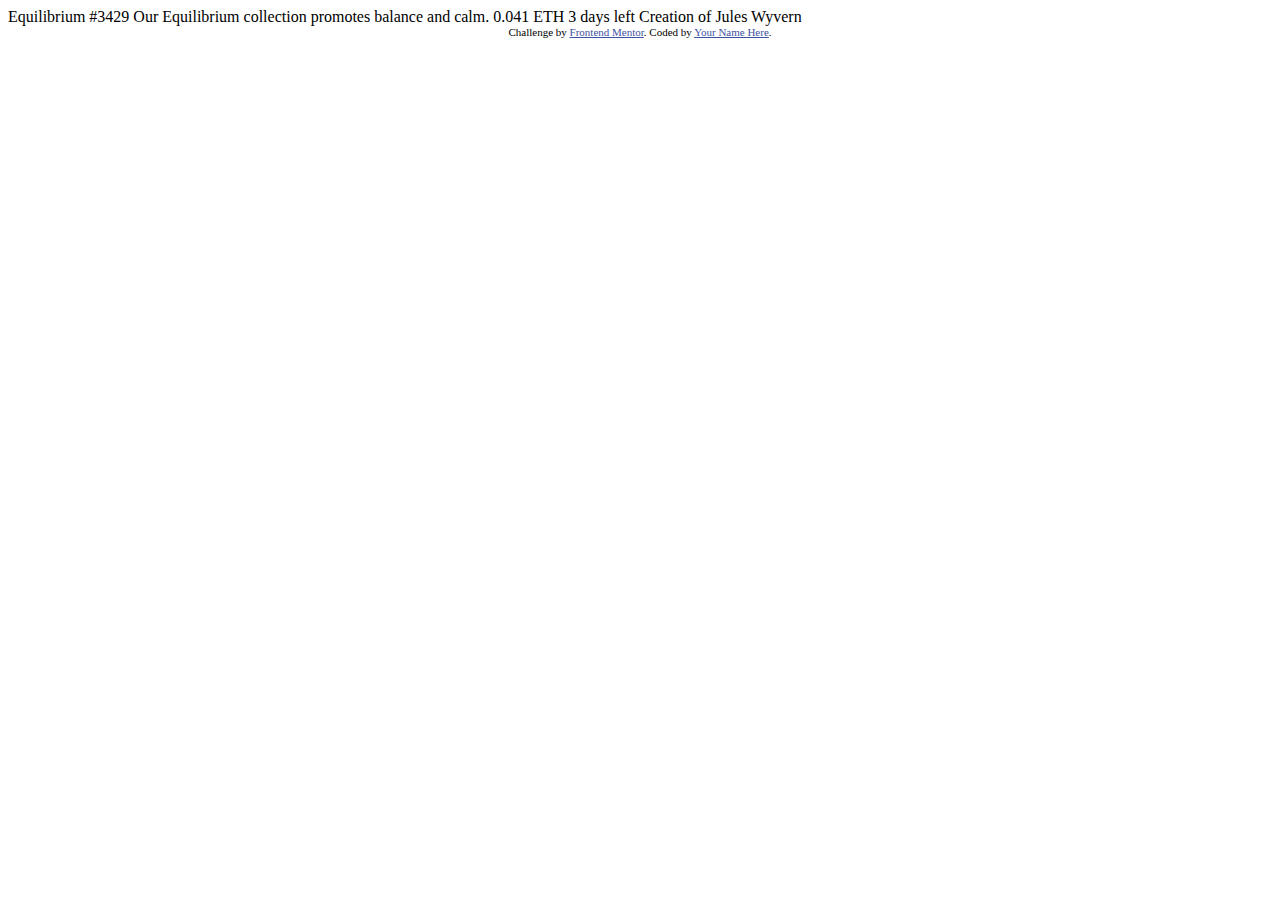
==== index.html @ a4e122cb "Initial Commit" ====
<!DOCTYPE html>
<html lang="en">
<head>
  <meta charset="UTF-8">
  <meta name="viewport" content="width=device-width, initial-scale=1.0"> <!-- displays site properly based on user's device -->

  <link rel="icon" type="image/png" sizes="32x32" href="./images/favicon-32x32.png">
  
  <title>Frontend Mentor | NFT preview card component</title>

  <!-- Feel free to remove these styles or customise in your own stylesheet 👍 -->
  <style>
    .attribution { font-size: 11px; text-align: center; }
    .attribution a { color: hsl(228, 45%, 44%); }
  </style>
</head>
<body>

  Equilibrium #3429

  Our Equilibrium collection promotes balance and calm.

  0.041 ETH
  3 days left
  
  Creation of Jules Wyvern

  <div class="attribution">
    Challenge by <a href="https://www.frontendmentor.io?ref=challenge" target="_blank">Frontend Mentor</a>. 
    Coded by <a href="#">Your Name Here</a>.
  </div>
</body>
</html>
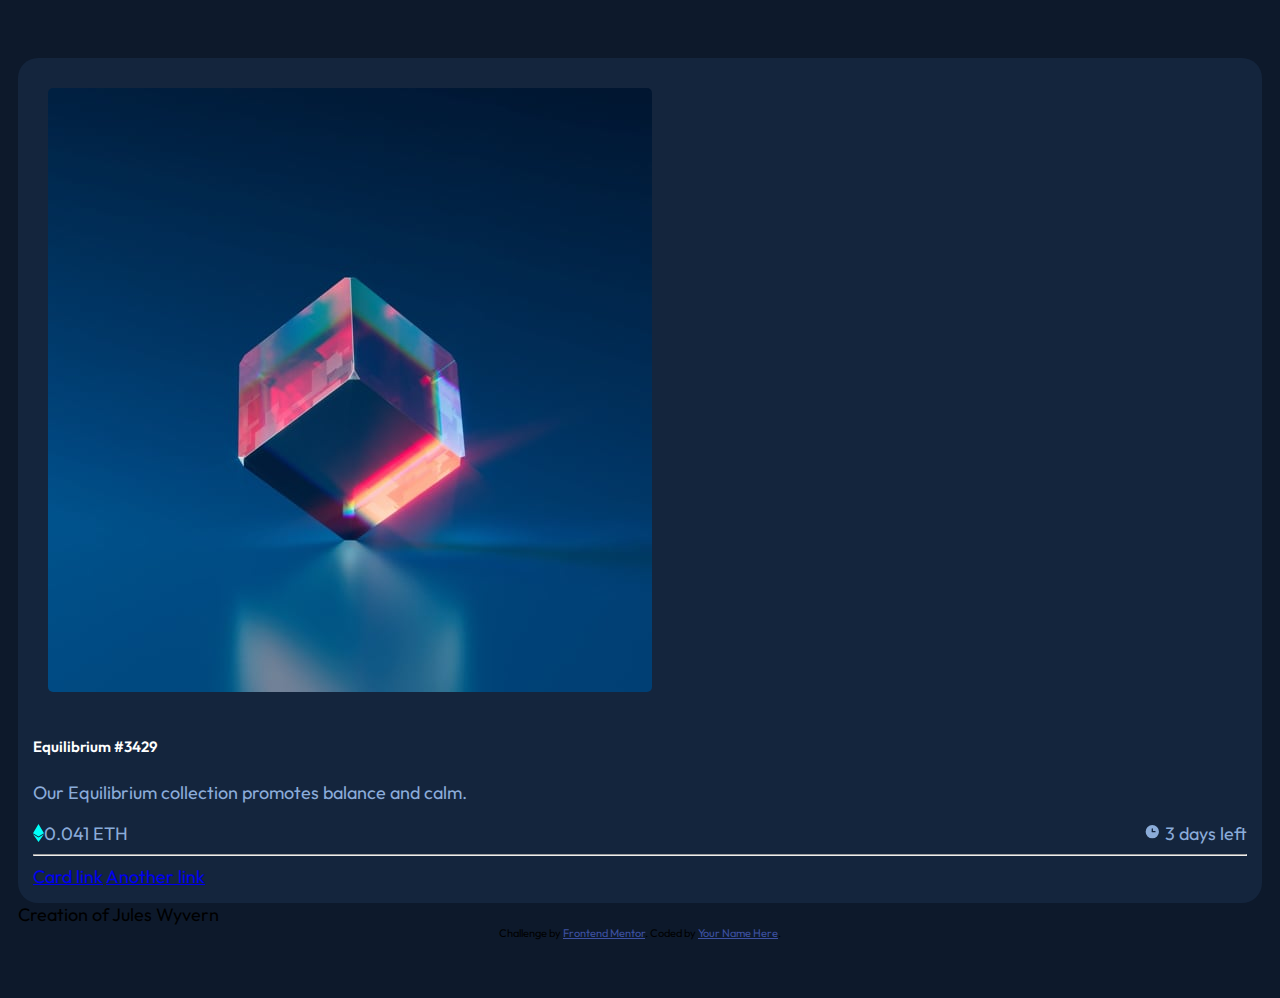
==== commit b221ddcf: "Edited CSS file" ====
--- a/index.html
+++ b/index.html
@@ -2,26 +2,47 @@
 <html lang="en">
 <head>
   <meta charset="UTF-8">
-  <meta name="viewport" content="width=device-width, initial-scale=1.0"> <!-- displays site properly based on user's device -->
+  <meta name="viewport" content="width=device-width, initial-scale=1.0">
 
   <link rel="icon" type="image/png" sizes="32x32" href="./images/favicon-32x32.png">
   
   <title>Frontend Mentor | NFT preview card component</title>
 
-  <!-- Feel free to remove these styles or customise in your own stylesheet 👍 -->
-  <style>
-    .attribution { font-size: 11px; text-align: center; }
-    .attribution a { color: hsl(228, 45%, 44%); }
-  </style>
+  <link href="https://cdn.jsdelivr.net/npm/bootstrap@5.1.3/dist/css/bootstrap.min.css" rel="stylesheet"
+    integrity="sha384-1BmE4kWBq78iYhFldvKuhfTAU6auU8tT94WrHftjDbrCEXSU1oBoqyl2QvZ6jIW3" crossorigin="anonymous">
+    <link rel="stylesheet" href="style.css">
+
 </head>
-<body>
-
-  Equilibrium #3429
-
-  Our Equilibrium collection promotes balance and calm.
-
-  0.041 ETH
-  3 days left
+<body class="main-container">
+  <div class="container">
+    <div class="card">
+      <img src="/images/image-equilibrium.jpg" class="card-img-top" alt="Equilibrium image">
+      <div class="card-body">
+        <h5 class="card-title">Equilibrium #3429</h5>
+        <p class="card-text">
+          Our Equilibrium collection promotes balance and calm.
+        </p>
+      </div>
+      <div class="card-body card-flex">
+        <div class="card-flex-content">
+          <img src="/images/icon-ethereum.svg" alt="Ethereum Icon">
+          0.041 ETH
+        </div>
+        <div>
+          <img src="/images/icon-clock.svg" alt="Clock Icon">
+          3 days left
+        </div>
+      </div>
+      <hr>
+      <div class="card-body">
+        <a href="#" class="card-link">Card link</a>
+        <a href="#" class="card-link">Another link</a>
+      </div>
+    </div>
+  </div>
+  
+  
+  
   
   Creation of Jules Wyvern
 
--- a/style.css
+++ b/style.css
@@ -0,0 +1,51 @@
+@import url(https://fonts.googleapis.com/css?family=Outfit:300,regular,600);
+
+/* Styles */
+.main-container {
+    background-color: hsl(217, 54%, 11%);
+    font-size: 18px;
+    color: (0, 0%, 100%);
+    padding: 50px 10px;
+    font-family: 'Outfit', sans-serif;
+}
+
+.card {
+    background-color: hsl(216, 50%, 16%);
+    border-radius: 20px;
+    color: hsl(215, 51%, 70%);
+    padding: 15px;
+}
+.card-title {
+    color: hsl(0, 0%, 100%);
+    font-weight: 600;
+}
+.card-img-top {
+    padding: 15px;
+    border-radius: 20px;
+}
+.card-text {
+    font-size: 18px;
+    font-weight: 400;
+}
+.card-flex {
+    display: flex;
+    justify-content: space-between;
+    padding-top: 0;
+    padding-bottom: 0;
+}
+.card-flex-content {
+    display: flex;
+    align-items: center;
+    justify-content: baseline;
+    justify-items: center;
+}
+
+/* Footer */
+.attribution {
+    font-size: 11px;
+    text-align: center;
+}
+
+.attribution a {
+    color: hsl(228, 45%, 44%);
+}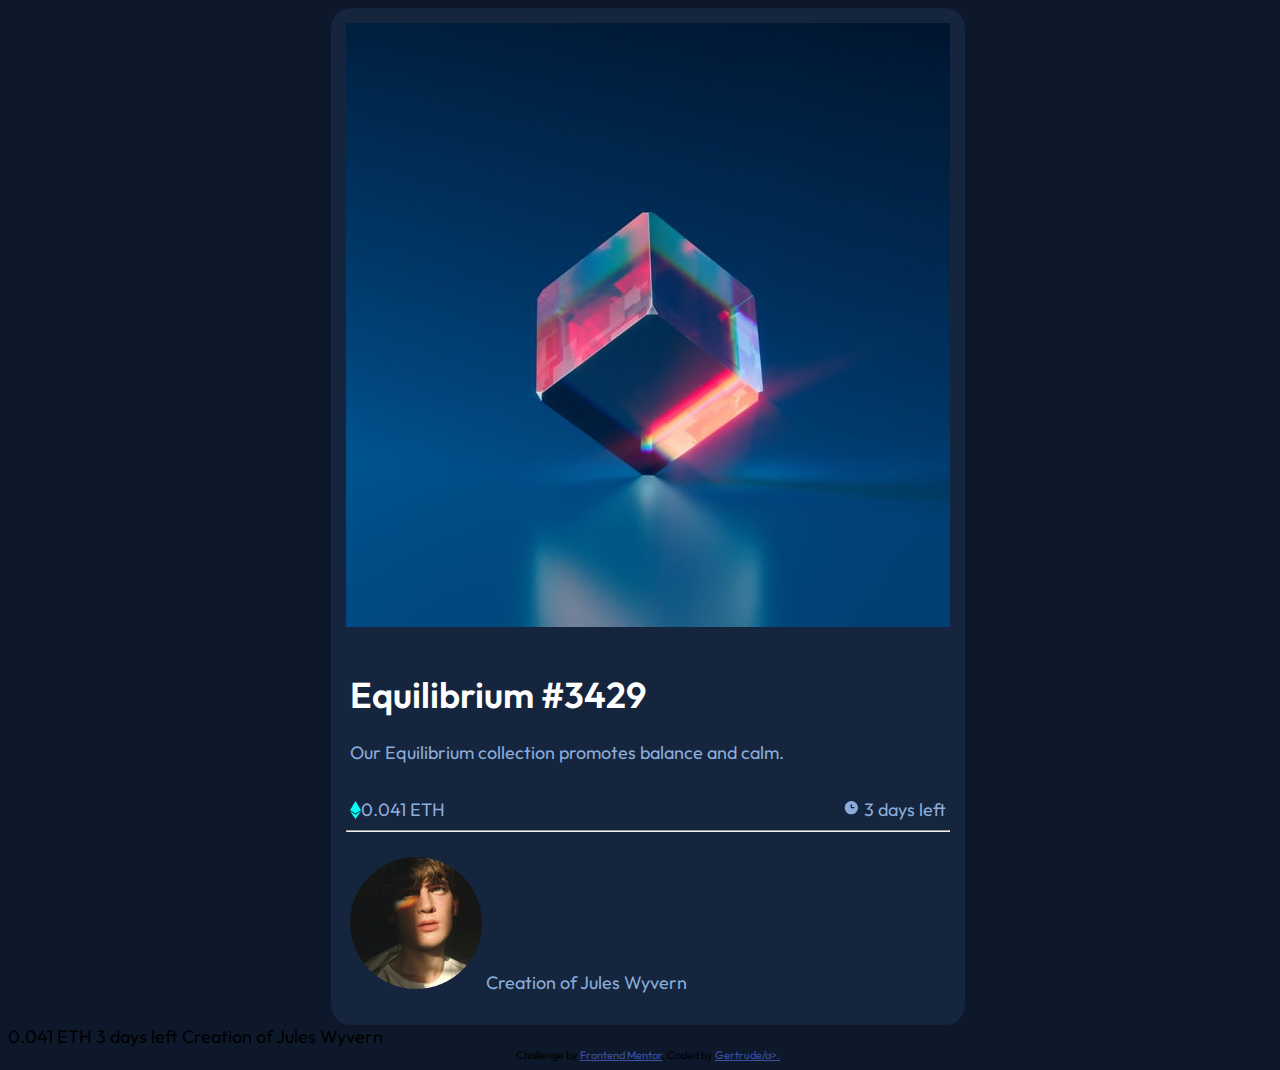
==== commit 689e04a0: "Repeated from Scratch, Mobile-first." ====
--- a/index.html
+++ b/index.html
@@ -1,54 +1,62 @@
 <!DOCTYPE html>
 <html lang="en">
+
 <head>
   <meta charset="UTF-8">
   <meta name="viewport" content="width=device-width, initial-scale=1.0">
+  <!-- displays site properly based on user's device -->
 
   <link rel="icon" type="image/png" sizes="32x32" href="./images/favicon-32x32.png">
-  
+
   <title>Frontend Mentor | NFT preview card component</title>
-
+  <!-- Styles -->
   <link href="https://cdn.jsdelivr.net/npm/bootstrap@5.1.3/dist/css/bootstrap.min.css" rel="stylesheet"
     integrity="sha384-1BmE4kWBq78iYhFldvKuhfTAU6auU8tT94WrHftjDbrCEXSU1oBoqyl2QvZ6jIW3" crossorigin="anonymous">
-    <link rel="stylesheet" href="style.css">
+  <link rel="stylesheet" href="../../../Bootstrap/bootstrap-5.1.3-dist/css/bootstrap.css">
+  <link rel="stylesheet" href="styles.css">
+</head>
 
-</head>
-<body class="main-container">
-  <div class="container">
-    <div class="card">
-      <img src="/images/image-equilibrium.jpg" class="card-img-top" alt="Equilibrium image">
-      <div class="card-body">
-        <h5 class="card-title">Equilibrium #3429</h5>
-        <p class="card-text">
-          Our Equilibrium collection promotes balance and calm.
-        </p>
+<body class="container">
+  <div class="card">
+    <img src="images/image-equilibrium.jpg" class="card-img-top" alt="Equilibrium Image">
+    <div class="card-body">
+      <h1 class="card-title">Equilibrium #3429</h1>
+      <p class="card-text">Our Equilibrium collection promotes balance and calm.</p>
+    </div>
+    <div class="card-body card-flex">
+      <div class="card-flex-content">
+        <img src="/images/icon-ethereum.svg" alt="Ethereum Icon">
+        0.041 ETH
       </div>
-      <div class="card-body card-flex">
-        <div class="card-flex-content">
-          <img src="/images/icon-ethereum.svg" alt="Ethereum Icon">
-          0.041 ETH
-        </div>
-        <div>
-          <img src="/images/icon-clock.svg" alt="Clock Icon">
-          3 days left
-        </div>
-      </div>
-      <hr>
-      <div class="card-body">
-        <a href="#" class="card-link">Card link</a>
-        <a href="#" class="card-link">Another link</a>
+      <div>
+        <img src="/images/icon-clock.svg" alt="Clock Icon">
+        3 days left
       </div>
     </div>
+    <hr>
+    <div class="card-body">
+      <img src="images/image-avatar.png" alt="Avatar">
+      Creation of Jules Wyvern
+    </div>    
   </div>
-  
-  
-  
-  
+
+
+
+
+
+  0.041 ETH
+  3 days left
+
   Creation of Jules Wyvern
 
   <div class="attribution">
-    Challenge by <a href="https://www.frontendmentor.io?ref=challenge" target="_blank">Frontend Mentor</a>. 
-    Coded by <a href="#">Your Name Here</a>.
+    Challenge by <a href="https://www.frontendmentor.io?ref=challenge" target="_blank">Frontend Mentor</a>.
+    Coded by <a href="#">Gertrude/a>.
   </div>
+  <script src="https://cdn.jsdelivr.net/npm/bootstrap@5.1.3/dist/js/bootstrap.bundle.min.js"
+    integrity="sha384-ka7Sk0Gln4gmtz2MlQnikT1wXgYsOg+OMhuP+IlRH9sENBO0LRn5q+8nbTov4+1p" crossorigin="anonymous">
+  </script>
+  <script src="../../../Bootstrap/bootstrap-5.1.3-dist/js/bootstrap.js"></script>
 </body>
+
 </html>--- a/styles.css
+++ b/styles.css
@@ -0,0 +1,55 @@
+@import url(https://fonts.googleapis.com/css?family=Outfit:300,regular,600);
+
+/* Main styles */
+.container {
+    width: 100%;
+    background-color: hsl(217, 54%, 11%);
+    font-size: 18px;
+    color: (0, 0%, 100%);
+    font-family: 'Outfit', sans-serif;
+}
+.card {
+    background-color: hsl(216, 50%, 16%);
+    border-radius: 20px;
+    color: hsl(215, 51%, 70%);
+    padding: 15px;
+    align-self: center;
+    justify-self: center;
+}
+.card-title {
+    color: hsl(0, 0%, 100%);
+    font-weight: 600;
+}
+.card-body {
+    padding: 1rem 0.25rem;
+}
+.card-flex {
+    display: flex;
+    justify-content: space-between;
+    padding-top: 0;
+    padding-bottom: 0;
+}
+
+.card-flex-content {
+    display: flex;
+    align-items: center;
+    justify-content: baseline;
+    justify-items: center;
+}
+
+/* Mobile styles */
+@media (max-width: 400px) {
+   .card {
+       width: 90vw;
+   } 
+}
+
+/* Footer */
+.attribution {
+    font-size: 11px;
+    text-align: center;
+}
+
+.attribution a {
+    color: hsl(228, 45%, 44%);
+}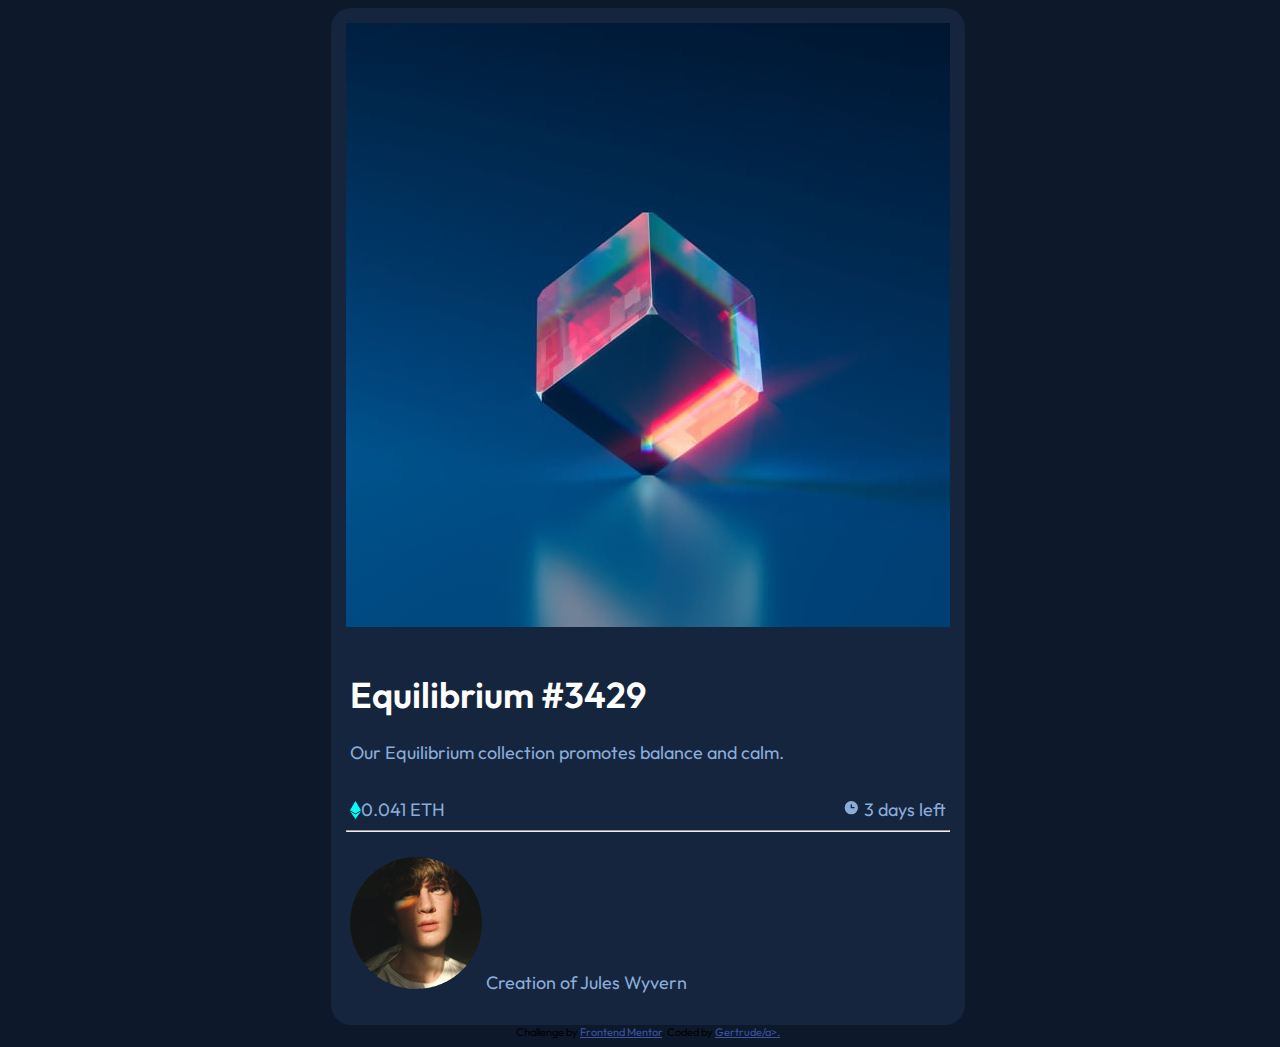
==== commit 5b09cb69: "Added Span element" ====
--- a/index.html
+++ b/index.html
@@ -36,18 +36,9 @@
     <hr>
     <div class="card-body">
       <img src="images/image-avatar.png" alt="Avatar">
-      Creation of Jules Wyvern
+      Creation of <span>Jules Wyvern</span>
     </div>    
   </div>
-
-
-
-
-
-  0.041 ETH
-  3 days left
-
-  Creation of Jules Wyvern
 
   <div class="attribution">
     Challenge by <a href="https://www.frontendmentor.io?ref=challenge" target="_blank">Frontend Mentor</a>.
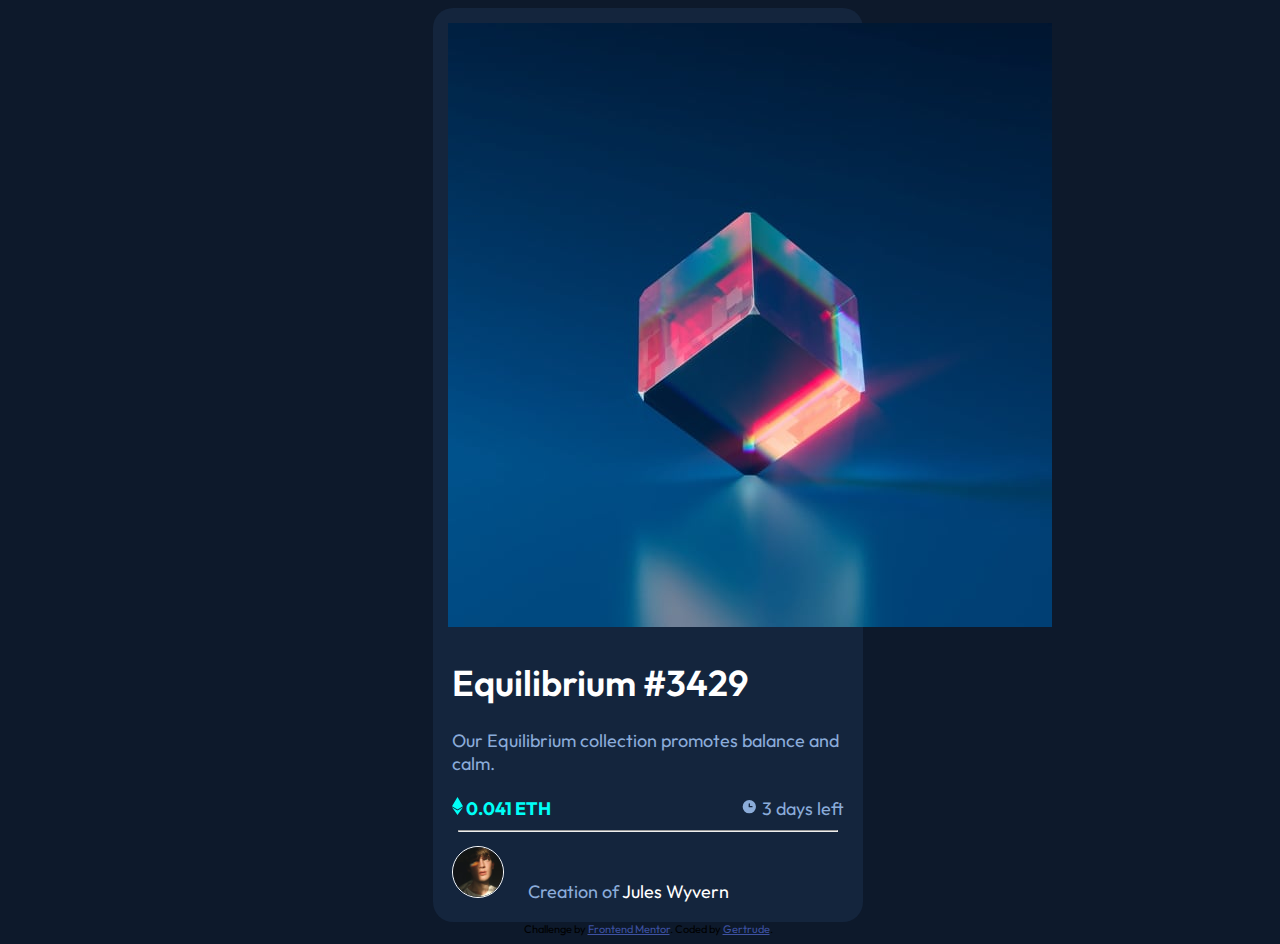
==== commit ef8bb104: "Edited html and css files." ====
--- a/index.html
+++ b/index.html
@@ -20,11 +20,11 @@
   <div class="card">
     <img src="images/image-equilibrium.jpg" class="card-img-top" alt="Equilibrium Image">
     <div class="card-body">
-      <h1 class="card-title">Equilibrium #3429</h1>
+      <h1 class="card-title active-state">Equilibrium #3429</h1>
       <p class="card-text">Our Equilibrium collection promotes balance and calm.</p>
     </div>
     <div class="card-body card-flex">
-      <div class="card-flex-content">
+      <div class="card-flex-content" id="eth">
         <img src="/images/icon-ethereum.svg" alt="Ethereum Icon">
         0.041 ETH
       </div>
@@ -35,14 +35,14 @@
     </div>
     <hr>
     <div class="card-body">
-      <img src="images/image-avatar.png" alt="Avatar">
-      Creation of <span>Jules Wyvern</span>
+      <img src="images/image-avatar.png" alt="Avatar" class="prof-img">
+      Creation of <span class="active-state">Jules Wyvern</span>
     </div>    
   </div>
 
   <div class="attribution">
     Challenge by <a href="https://www.frontendmentor.io?ref=challenge" target="_blank">Frontend Mentor</a>.
-    Coded by <a href="#">Gertrude/a>.
+    Coded by <a href="#">Gertrude</a>.
   </div>
   <script src="https://cdn.jsdelivr.net/npm/bootstrap@5.1.3/dist/js/bootstrap.bundle.min.js"
     integrity="sha384-ka7Sk0Gln4gmtz2MlQnikT1wXgYsOg+OMhuP+IlRH9sENBO0LRn5q+8nbTov4+1p" crossorigin="anonymous">
--- a/styles.css
+++ b/styles.css
@@ -8,6 +8,11 @@
     color: (0, 0%, 100%);
     font-family: 'Outfit', sans-serif;
 }
+
+hr {
+    margin: 10px;
+}
+
 .card {
     background-color: hsl(216, 50%, 16%);
     border-radius: 20px;
@@ -15,14 +20,19 @@
     padding: 15px;
     align-self: center;
     justify-self: center;
+    width: 400px;
+    margin: auto;
 }
+
 .card-title {
     color: hsl(0, 0%, 100%);
     font-weight: 600;
 }
+
 .card-body {
-    padding: 1rem 0.25rem;
+    padding: 0.25rem 0.25rem;
 }
+
 .card-flex {
     display: flex;
     justify-content: space-between;
@@ -30,24 +40,45 @@
     padding-bottom: 0;
 }
 
-.card-flex-content {
-    display: flex;
-    align-items: center;
-    justify-content: baseline;
-    justify-items: center;
+.prof-img {
+    border: 1px white solid;
+    border-radius: 50%;
+    width: 50px;
+    height: 50px;
+    margin-right: 20px;
+}
+
+span {
+    color: hsl(0, 0%, 100%);
+}
+
+#eth {
+    color: hsl(178, 100%, 50%);
+    font-weight: bold;
+}
+
+.card-img-top:hover {
+    cursor: pointer;
+}
+
+.active-state:hover {
+    cursor: pointer;
+    color: hsl(178, 100%, 50%);
 }
 
 /* Mobile styles */
 @media (max-width: 400px) {
-   .card {
-       width: 90vw;
-   } 
+    .card {
+        width: 90vw;
+        margin-top: 50px;
+    }
 }
 
 /* Footer */
 .attribution {
     font-size: 11px;
     text-align: center;
+    margin-bottom: 0px;
 }
 
 .attribution a {
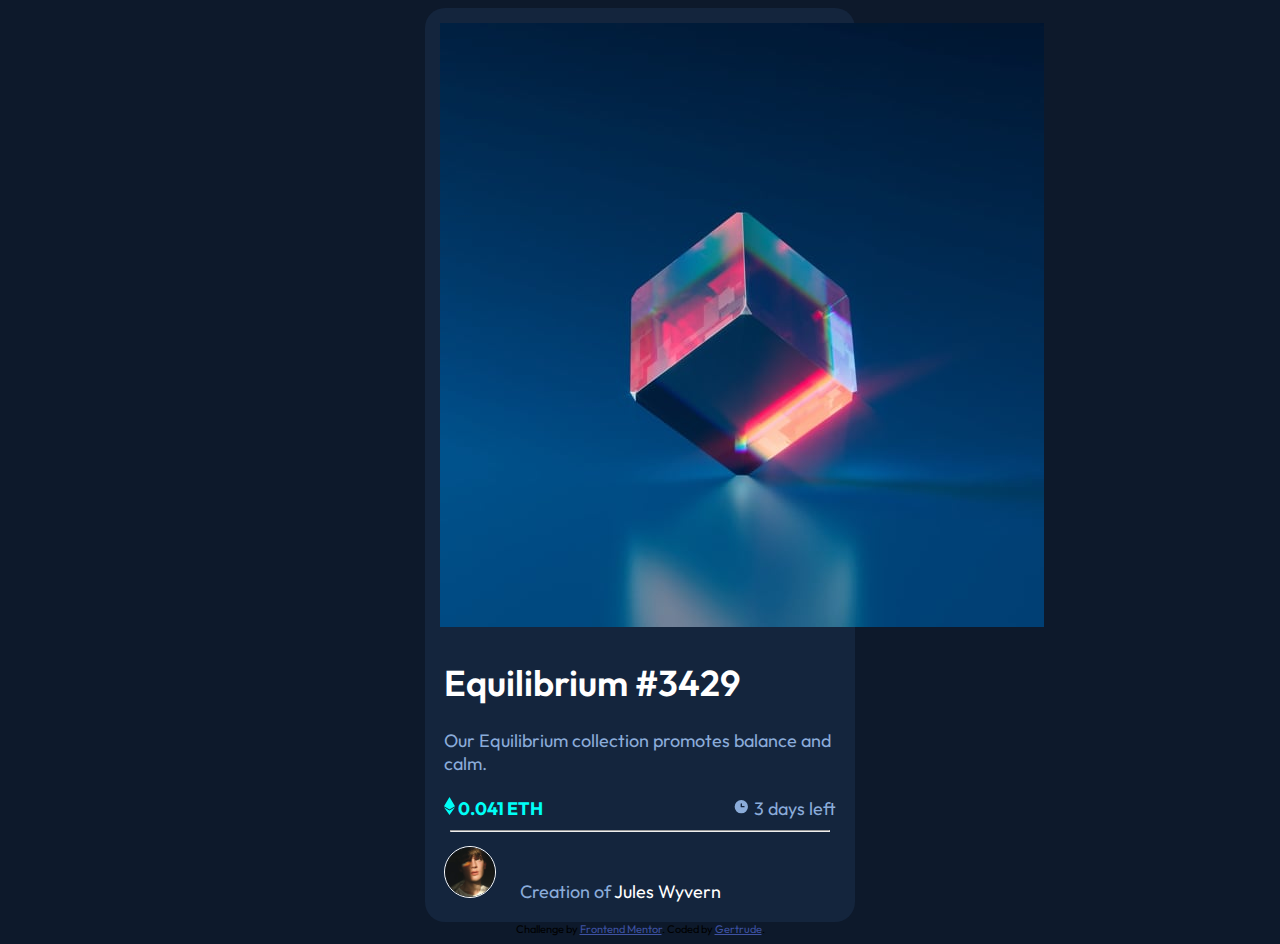
==== commit 371bc651: "More edits" ====
--- a/index.html
+++ b/index.html
@@ -18,7 +18,12 @@
 
 <body class="container">
   <div class="card">
-    <img src="images/image-equilibrium.jpg" class="card-img-top" alt="Equilibrium Image">
+    <div class="img-overlay-wrap">
+      <img src="images/image-equilibrium.jpg" class="card-img-top" alt="Equilibrium Image">
+      <div class="svg-container">
+        <img src="images/icon-view.svg" alt="">
+      </div>
+    </div>
     <div class="card-body">
       <h1 class="card-title active-state">Equilibrium #3429</h1>
       <p class="card-text">Our Equilibrium collection promotes balance and calm.</p>
@@ -37,7 +42,7 @@
     <div class="card-body">
       <img src="images/image-avatar.png" alt="Avatar" class="prof-img">
       Creation of <span class="active-state">Jules Wyvern</span>
-    </div>    
+    </div>
   </div>
 
   <div class="attribution">
--- a/styles.css
+++ b/styles.css
@@ -2,7 +2,6 @@
 
 /* Main styles */
 .container {
-    width: 100%;
     background-color: hsl(217, 54%, 11%);
     font-size: 18px;
     color: (0, 0%, 100%);
@@ -57,13 +56,47 @@
     font-weight: bold;
 }
 
-.card-img-top:hover {
+/* .card-img-top:hover {
     cursor: pointer;
-}
+} */
 
 .active-state:hover {
     cursor: pointer;
     color: hsl(178, 100%, 50%);
+}
+
+/* SVG Overlay */
+.img-overlay-wrap {
+    position: relative;
+    display: inline-block;
+}
+
+/* .svg-container,
+.svg-container svg {
+    display: none;
+} */
+.img-overlay-wrap:hover {
+    cursor: pointer;
+}
+.svg-container {
+    display: none;
+}
+.svg-container:hover {
+    display: clock;
+    position: absolute;
+    top: 0;
+    left: 0;
+    align-items: center;
+    justify-content: center;
+    height: 100%;
+    width: 100%;
+    background-color: hsl(178, 100%, 50%, 0.3);
+}
+
+.svg-container:hover svg {
+    display: block;
+    margin: 0 auto;
+
 }
 
 /* Mobile styles */
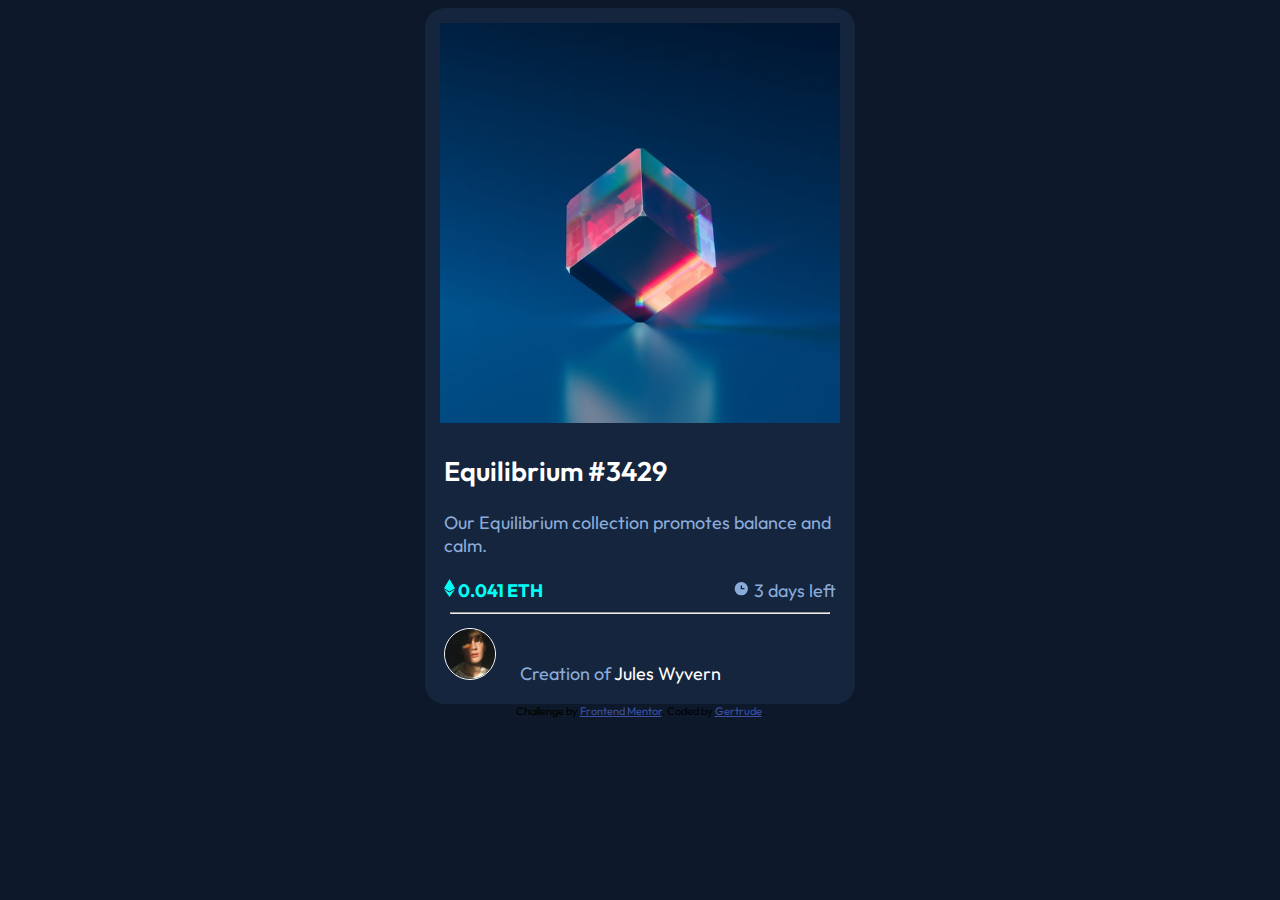
==== commit ed92238f: "Did as much as I could." ====
--- a/index.html
+++ b/index.html
@@ -19,13 +19,18 @@
 <body class="container">
   <div class="card">
     <div class="img-overlay-wrap">
-      <img src="images/image-equilibrium.jpg" class="card-img-top" alt="Equilibrium Image">
-      <div class="svg-container">
-        <img src="images/icon-view.svg" alt="">
-      </div>
+      <img src="images/image-equilibrium.jpg" class="card-img-top" id="eth-img" alt="Equilibrium Image">
+      <svg width="48" height="48" xmlns="http://www.w3.org/2000/svg">
+        <g fill="none" fill-rule="evenodd">
+          <path d="M0 0h48v48H0z" />
+          <path
+            d="M24 9C14 9 5.46 15.22 2 24c3.46 8.78 12 15 22 15 10.01 0 18.54-6.22 22-15-3.46-8.78-11.99-15-22-15Zm0 25c-5.52 0-10-4.48-10-10s4.48-10 10-10 10 4.48 10 10-4.48 10-10 10Zm0-16c-3.31 0-6 2.69-6 6s2.69 6 6 6 6-2.69 6-6-2.69-6-6-6Z"
+            fill="#FFF" fill-rule="nonzero" />
+        </g>
+      </svg>
     </div>
     <div class="card-body">
-      <h1 class="card-title active-state">Equilibrium #3429</h1>
+      <h2 class="card-title active-state">Equilibrium #3429</h2>
       <p class="card-text">Our Equilibrium collection promotes balance and calm.</p>
     </div>
     <div class="card-body card-flex">
--- a/styles.css
+++ b/styles.css
@@ -38,7 +38,6 @@
     padding-top: 0;
     padding-bottom: 0;
 }
-
 .prof-img {
     border: 1px white solid;
     border-radius: 50%;
@@ -70,11 +69,26 @@
     position: relative;
     display: inline-block;
 }
+.img-overlay-wrap img {
+    display: block;
+    max-width: 100%;
+    height: auto;
+}
 
-/* .svg-container,
-.svg-container svg {
+.img-overlay-wrap svg {
     display: none;
-} */
+}
+
+.img-overlay-wrap:hover svg {
+    display: block;
+    background-color: hsl(178, 100%, 50%, 0.3);
+    position: absolute;
+    top: 0;
+    left: 0;
+    height: 100%;
+    width: 100%;
+    align-items: center;
+}
 .img-overlay-wrap:hover {
     cursor: pointer;
 }
